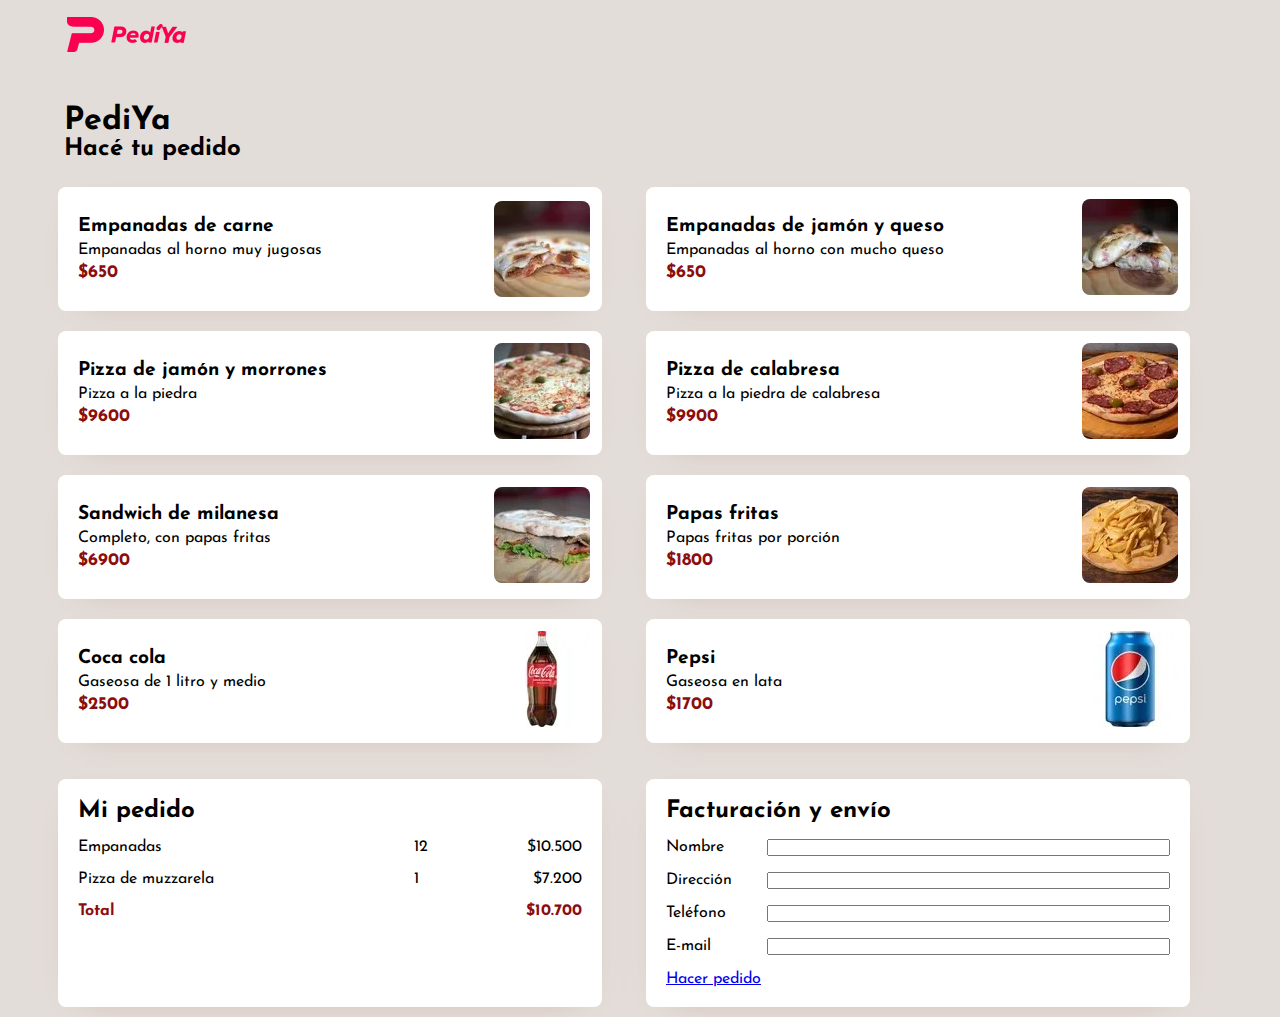
==== index3.htm @ 4479c5de "first commit" ====
<!DOCTYPE html>
<html>
  <head>
    <meta charset="UTF-8" />
    <meta name="viewport" content="width=device-width, initial-scale=1.0" />
    <title>PediYa</title>
    <link rel="stylesheet" href="styles3.css" />
  </head>
  <body>
    <main>
      <div class="logo">
        <img src="./img/Logo.png" alt="PediYa" />
      </div>
      <h1>PediYa</h1>

      <h2>Hacé tu pedido</h2>
      <div class="flex-container">
        <div class="card">
          <div class="details">
            <div class="card__title">Empanadas de carne</div>
            <div class="card__description">Empanadas al horno muy jugosas</div>
            <div class="card__price">$650</div>
          </div>
          <img
            src="./img/empanadas_carne.jpg"
            class="card__image"
            alt="empanadas de carne"
          />
        </div>
        <div class="card">
          <div class="details">
            <div class="card__title">Empanadas de jamón y queso</div>
            <div class="card__description">
              Empanadas al horno con mucho queso
            </div>
            <div class="card__price">$650</div>
          </div>
          <div class="card__image">
            <img
              src="./img/empanadas_jyq.jpg"
              class="card__image"
              alt="empanadas de jamón y queso"
            />
          </div>
        </div>
        <div class="card">
          <div class="details">
            <div class="card__title">Pizza de jamón y morrones</div>
            <div class="card__description">Pizza a la piedra</div>
            <div class="card__price">$9600</div>
          </div>
          <div class="card__image">
            <img src="./img/pizza.jpg" class="card__image" alt="Pizza" />
          </div>
        </div>
        <div class="card">
          <div class="details">
            <div class="card__title">Pizza de calabresa</div>
            <div class="card__description">Pizza a la piedra de calabresa</div>
            <div class="card__price">$9900</div>
          </div>
          <div class="card__image">
            <img
              src="./img/pizza_calabresa.jpg"
              class="card__image"
              alt="Pizza"
            />
          </div>
        </div>
        <div class="card">
          <div class="details">
            <div class="card__title">Sandwich de milanesa</div>
            <div class="card__description">Completo, con papas fritas</div>
            <div class="card__price">$6900</div>
          </div>
          <div class="card__image">
            <img
              src="./img/milanesa.jpg"
              class="card__image"
              alt="Papas fritas"
            />
          </div>
        </div>
        <div class="card">
          <div class="details">
            <div class="card__title">Papas fritas</div>
            <div class="card__description">Papas fritas por porción</div>
            <div class="card__price">$1800</div>
          </div>
          <div class="card__image">
            <img src="./img/papas.jpg" class="card__image" alt="Papas fritas" />
          </div>
        </div>
        <div class="card">
          <div class="details">
            <div class="card__title">Coca cola</div>
            <div class="card__description">Gaseosa de 1 litro y medio</div>
            <div class="card__price">$2500</div>
          </div>
          <div class="card__image">
            <img src="./img/coca.jpg" class="card__image" alt="Coca cola" />
          </div>
        </div>
        <div class="card">
          <div class="details">
            <div class="card__title">Pepsi</div>
            <div class="card__description">Gaseosa en lata</div>
            <div class="card__price">$1700</div>
          </div>
          <div class="card__image">
            <img src="./img/Pepsi.jpg" class="card__image" alt="Pepsi" />
          </div>
        </div>
      </div>

      <div class="flex-container">
        <div class="mipedido__container">
          <h2>Mi pedido</h2>
          <div class="mipedido__details">
            <div>Empanadas</div>
            <div>12</div>
            <div class="mipedido__details-precio">$10.500</div>
            <div>Pizza de muzzarela</div>
            <div>1</div>
            <div class="mipedido__details-precio">$7.200</div>
            <div class="mipedido__details-total">Total</div>
            <div></div>
            <div class="mipedido__details-total mipedido__details-precio">
              $10.700
            </div>
          </div>
        </div>
        <div class="mipedido__container">
          <h2>Facturación y envío</h2>
          <div class="form__container">
            <label for="nombre">Nombre</label>
            <input type="text" required />
            <label for="nombre">Dirección</label>
            <input type="text" required />
            <label for="nombre">Teléfono</label>
            <input type="text" required />
            <label for="nombre">E-mail</label>
            <input type="email" required />
            <a href="#" class="form__submit">Hacer pedido</a>
          </div>
        </div>
      </div>
    </main>
  </body>
</html>
---- styles3.css ----
@import url("https://fonts.googleapis.com/css2?family=Josefin+Sans:wght@300;400;700&display=swap");

* {
  margin: 0;
  padding: 0;
  box-sizing: border-box;
  font-family: "Josefin Sans", "sans serif";
}

body {
  width: 100vw;
  height: 100vh;
  background-color: rgb(227, 221, 217);
}

.logo {
  margin-bottom: 3rem;
}

main {
  width: 90%;
  margin: 1rem auto;
}

.flex-container {
  display: flex;
  flex-wrap: wrap;
  justify-content: space-between;
  width: 100%;
  margin: 1rem -1rem;
}

.card {
  box-sizing: border-box;
  margin: 10px;
  padding: 0.75rem;
  flex-basis: calc(50% - 2rem);
  display: flex;
  justify-content: space-between;
  align-items: center;
  background-color: #fff;
  box-shadow: rgba(181, 129, 108, 0.8) 0px 8px 34px -25px;
  border-radius: 0.5rem;
  cursor: pointer;
}

.details {
  padding: 0.5rem;
}

.card__title {
  margin-bottom: 6px;
  font-size: 1.2rem;
  font-weight: 700;
}
.card__description {
  margin-bottom: 6px;
  font-size: 1rem;
  font-weight: 400;
}
.card__price {
  font-size: 1.1rem;
  font-weight: 700;
  margin-top: 2px;
  color: #8b0e0e;
}

.card__image {
  border-radius: 0.5rem;
}

.mipedido__container {
  box-sizing: border-box;
  margin: 10px;
  padding: 1.25rem;
  flex-basis: calc(50% - 2rem);
  display: flex;
  flex-direction: column;
  background-color: #fff;
  box-shadow: rgba(181, 129, 108, 0.8) 0px 8px 34px -25px;
  border-radius: 0.5rem;
}

.mipedido__container h2 {
  margin-bottom: 1rem;
  font-size: 1.5rem;
  font-weight: 700;
}

.mipedido__details {
  display: grid;
  grid-template-columns: 6fr 1fr 2fr;
  row-gap: 1rem;
}

.mipedido__details-precio {
  justify-self: end;
}
.mipedido__details-total {
  font-weight: 700;
  color: #8b0e0e;
}

.form__container {
  display: grid;
  grid-template-columns: 0.5fr 2fr;
  row-gap: 1rem;
}

.input {
}
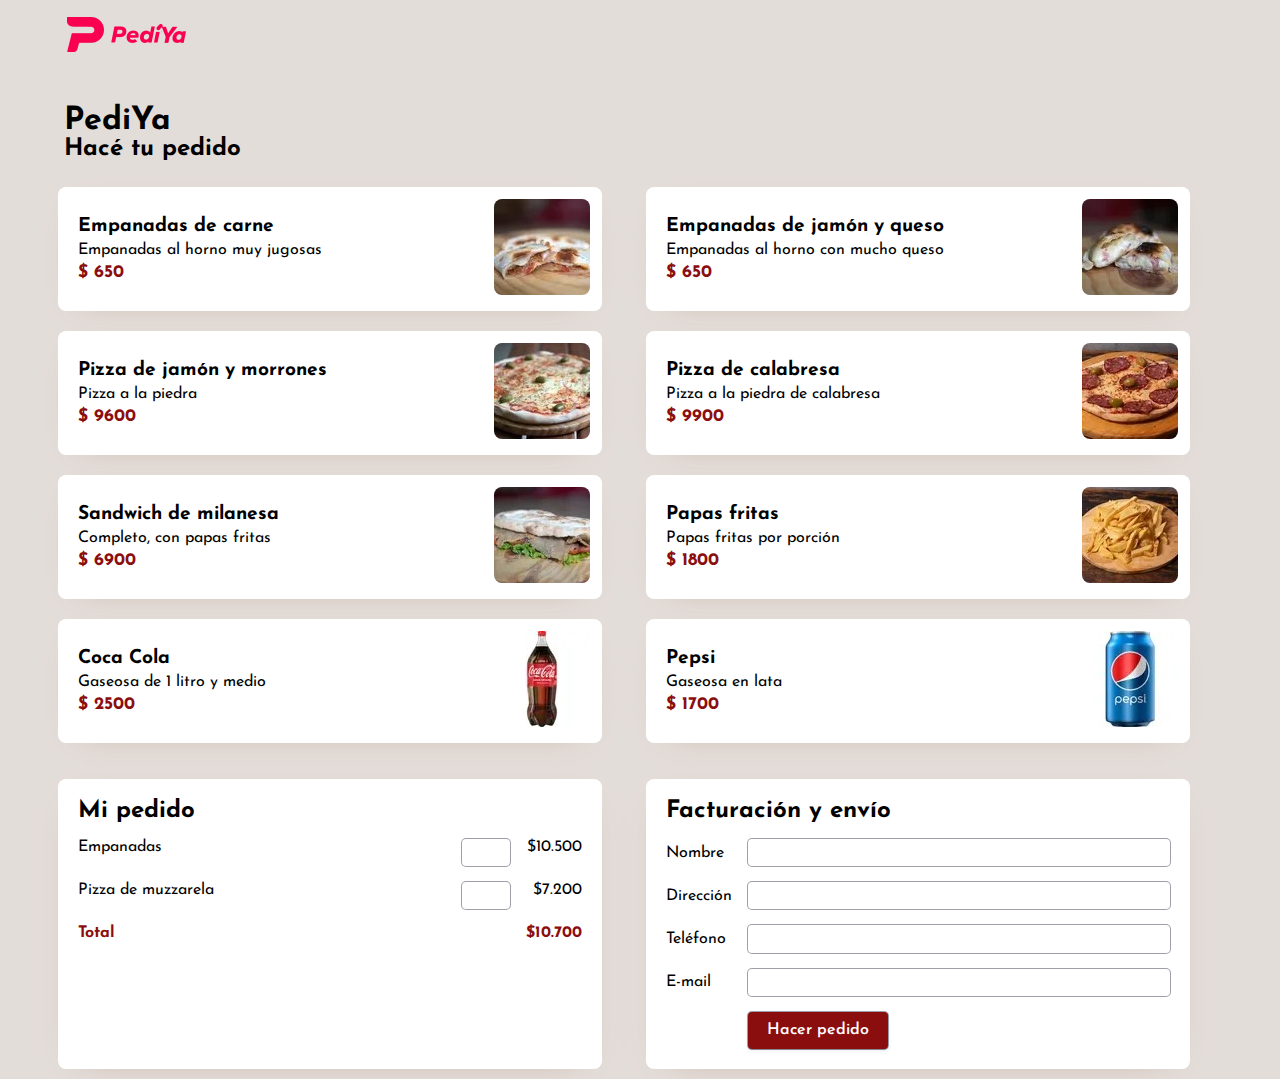
==== commit 21094265: "Implemento cards y pedido" ====
--- a/index3.htm
+++ b/index3.htm
@@ -14,117 +14,31 @@
       <h1>PediYa</h1>
 
       <h2>Hacé tu pedido</h2>
-      <div class="flex-container">
-        <div class="card">
-          <div class="details">
-            <div class="card__title">Empanadas de carne</div>
-            <div class="card__description">Empanadas al horno muy jugosas</div>
-            <div class="card__price">$650</div>
-          </div>
-          <img
-            src="./img/empanadas_carne.jpg"
-            class="card__image"
-            alt="empanadas de carne"
-          />
-        </div>
-        <div class="card">
-          <div class="details">
-            <div class="card__title">Empanadas de jamón y queso</div>
-            <div class="card__description">
-              Empanadas al horno con mucho queso
-            </div>
-            <div class="card__price">$650</div>
-          </div>
-          <div class="card__image">
-            <img
-              src="./img/empanadas_jyq.jpg"
-              class="card__image"
-              alt="empanadas de jamón y queso"
-            />
-          </div>
-        </div>
-        <div class="card">
-          <div class="details">
-            <div class="card__title">Pizza de jamón y morrones</div>
-            <div class="card__description">Pizza a la piedra</div>
-            <div class="card__price">$9600</div>
-          </div>
-          <div class="card__image">
-            <img src="./img/pizza.jpg" class="card__image" alt="Pizza" />
-          </div>
-        </div>
-        <div class="card">
-          <div class="details">
-            <div class="card__title">Pizza de calabresa</div>
-            <div class="card__description">Pizza a la piedra de calabresa</div>
-            <div class="card__price">$9900</div>
-          </div>
-          <div class="card__image">
-            <img
-              src="./img/pizza_calabresa.jpg"
-              class="card__image"
-              alt="Pizza"
-            />
-          </div>
-        </div>
-        <div class="card">
-          <div class="details">
-            <div class="card__title">Sandwich de milanesa</div>
-            <div class="card__description">Completo, con papas fritas</div>
-            <div class="card__price">$6900</div>
-          </div>
-          <div class="card__image">
-            <img
-              src="./img/milanesa.jpg"
-              class="card__image"
-              alt="Papas fritas"
-            />
-          </div>
-        </div>
-        <div class="card">
-          <div class="details">
-            <div class="card__title">Papas fritas</div>
-            <div class="card__description">Papas fritas por porción</div>
-            <div class="card__price">$1800</div>
-          </div>
-          <div class="card__image">
-            <img src="./img/papas.jpg" class="card__image" alt="Papas fritas" />
-          </div>
-        </div>
-        <div class="card">
-          <div class="details">
-            <div class="card__title">Coca cola</div>
-            <div class="card__description">Gaseosa de 1 litro y medio</div>
-            <div class="card__price">$2500</div>
-          </div>
-          <div class="card__image">
-            <img src="./img/coca.jpg" class="card__image" alt="Coca cola" />
-          </div>
-        </div>
-        <div class="card">
-          <div class="details">
-            <div class="card__title">Pepsi</div>
-            <div class="card__description">Gaseosa en lata</div>
-            <div class="card__price">$1700</div>
-          </div>
-          <div class="card__image">
-            <img src="./img/Pepsi.jpg" class="card__image" alt="Pepsi" />
-          </div>
-        </div>
-      </div>
+      <div class="flex-container" id="menu-container"></div>
 
-      <div class="flex-container">
+      <div class="flex-container-form">
         <div class="mipedido__container">
           <h2>Mi pedido</h2>
-          <div class="mipedido__details">
+          <div class="mipedido__details" id="order-container">
             <div>Empanadas</div>
-            <div>12</div>
+            <input
+              type="number"
+              class="mipedido__details-cantidad"
+              required
+              min="0"
+              max="99"
+            />
             <div class="mipedido__details-precio">$10.500</div>
             <div>Pizza de muzzarela</div>
-            <div>1</div>
+            <input
+              type="number"
+              class="mipedido__details-cantidad"
+              required
+              min="0"
+              max="99"
+            />
             <div class="mipedido__details-precio">$7.200</div>
             <div class="mipedido__details-total">Total</div>
-            <div></div>
             <div class="mipedido__details-total mipedido__details-precio">
               $10.700
             </div>
@@ -141,10 +55,16 @@
             <input type="text" required />
             <label for="nombre">E-mail</label>
             <input type="email" required />
-            <a href="#" class="form__submit">Hacer pedido</a>
+            <input
+              type="button"
+              name="hacerpedido"
+              class="form__submit"
+              value="Hacer pedido"
+            />
           </div>
         </div>
       </div>
     </main>
+    <script src="index.js"></script>
   </body>
 </html>
--- a/styles3.css
+++ b/styles3.css
@@ -22,7 +22,8 @@
   margin: 1rem auto;
 }
 
-.flex-container {
+.flex-container,
+.flex-container-form {
   display: flex;
   flex-wrap: wrap;
   justify-content: space-between;
@@ -89,12 +90,27 @@
 
 .mipedido__details {
   display: grid;
-  grid-template-columns: 6fr 1fr 2fr;
+  grid-template-columns: 3fr 48px auto;
   row-gap: 1rem;
+  column-gap: 1rem;
 }
 
 .mipedido__details-precio {
   justify-self: end;
+  grid-column-start: 3;
+}
+
+.mipedido__details-cantidad {
+  font-size: 1rem;
+  line-height: 1.2rem;
+  padding: 4px 8px;
+  width: 48px;
+  border: unset;
+  border-radius: 4px;
+  outline-color: rgba(181, 129, 108, 0.8);
+  background-color: rgb(255, 255, 255);
+  box-shadow: rgba(0, 0, 0, 0) 0px 0px 0px 0px,
+    rgba(60, 66, 87, 0.5) 0px 0px 0px 1px;
 }
 .mipedido__details-total {
   font-weight: 700;
@@ -103,9 +119,58 @@
 
 .form__container {
   display: grid;
-  grid-template-columns: 0.5fr 2fr;
+  grid-template-columns: auto 2fr;
   row-gap: 1rem;
+  column-gap: 1rem;
+  align-items: center;
 }
 
-.input {
+.form__container input {
+  font-size: 1rem;
+  line-height: 1.2rem;
+  padding: 4px 8px;
+  width: 100%;
+  border: unset;
+  border-radius: 4px;
+  outline-color: rgba(181, 129, 108, 0.8);
+  background-color: rgb(255, 255, 255);
+  box-shadow: rgba(0, 0, 0, 0) 0px 0px 0px 0px,
+    rgba(60, 66, 87, 0.5) 0px 0px 0px 1px;
 }
+
+.form__container .form__submit {
+  grid-column-start: 2;
+  font-size: 1rem;
+  line-height: 1.8rem;
+  width: 140px;
+  border: unset;
+  border-radius: 4px;
+  background-color: #8b0e0e;
+  box-shadow: rgba(0, 0, 0, 0) 0px 0px 0px 0px,
+    rgba(0, 0, 0, 0.12) 0px 1px 1px 0px, rgba(60, 66, 87, 0.5) 0px 0px 0px 1px,
+    rgba(0, 0, 0, 0) 0px 0px 0px 0px, rgba(0, 0, 0, 0) 0px 0px 0px 0px,
+    rgba(60, 66, 87, 0.08) 0px 2px 5px 0px;
+  color: #fff;
+  font-weight: 600;
+  cursor: pointer;
+}
+
+.form__container .form__submit:hover {
+  background-color: #8b3636;
+}
+
+.form__container .form__submit:active {
+  translate: 1px 1px;
+}
+
+@media only screen and (max-width: 720px) {
+  .card {
+    margin: 10px;
+    padding: 0.75rem;
+    flex-basis: 100%;
+  }
+
+  .flex-container-form {
+    flex-direction: column;
+  }
+}
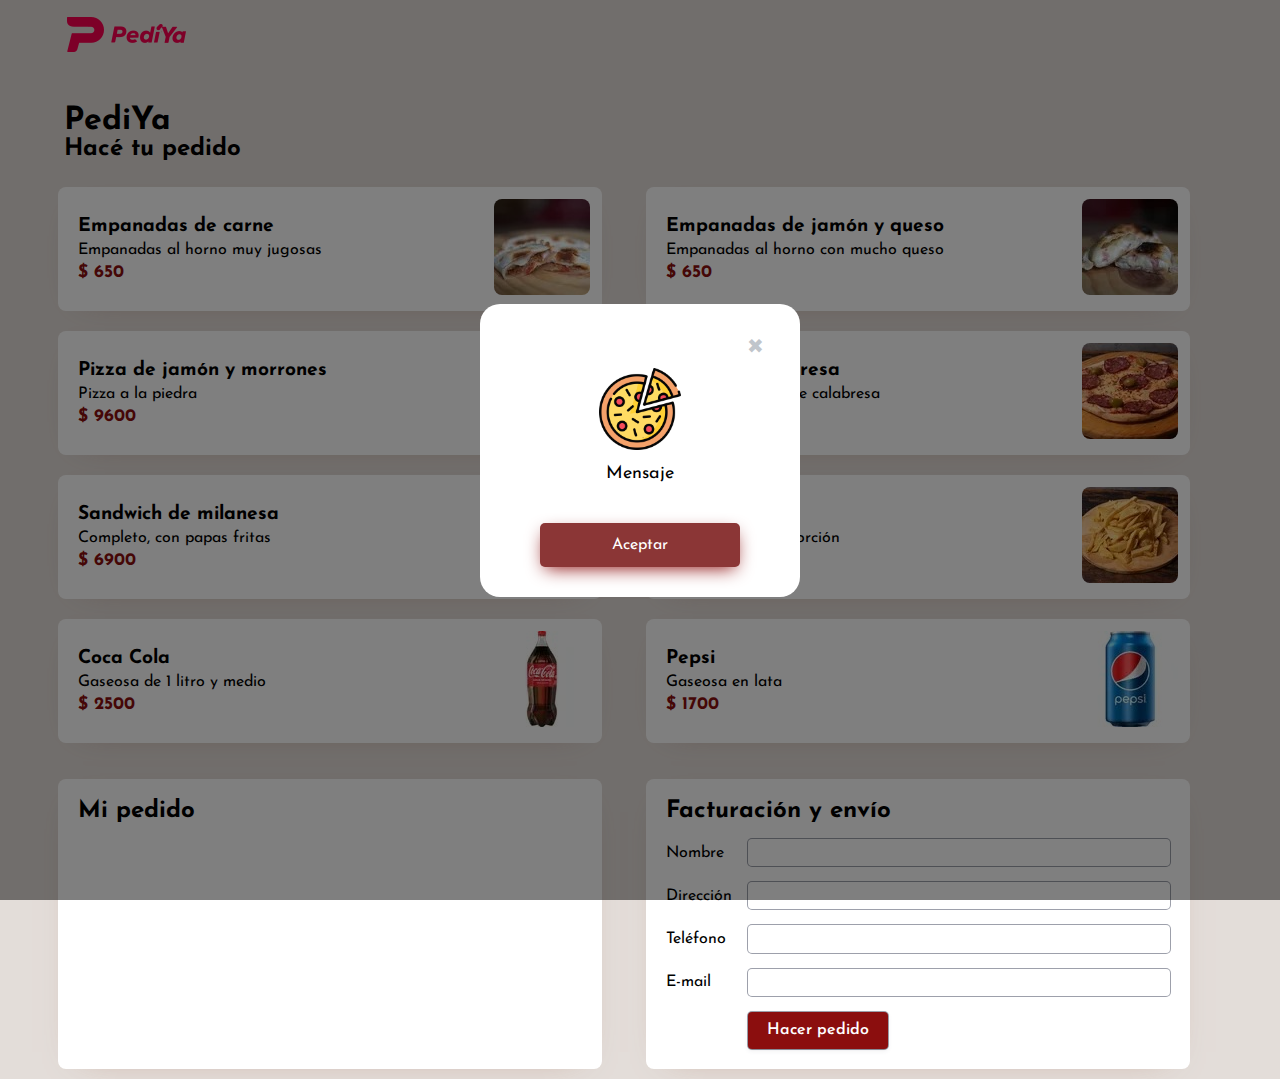
==== commit a66f8246: "Agrego validación" ====
--- a/index3.htm
+++ b/index3.htm
@@ -8,6 +8,14 @@
   </head>
   <body>
     <main>
+      <div id="dialogBox" class="overlay">
+        <div class="dialog__content">
+          <button class="dialog__cerrar">✖</button>
+          <img src="./img/pizza.png" alt="pizza-icon" />
+          <p id="mensaje">Mensaje</p>
+          <button class="dialog__aceptar">Aceptar</button>
+        </div>
+      </div>
       <div class="logo">
         <img src="./img/Logo.png" alt="PediYa" />
       </div>
@@ -20,46 +28,25 @@
         <div class="mipedido__container">
           <h2>Mi pedido</h2>
           <div class="mipedido__details" id="order-container">
-            <div>Empanadas</div>
-            <input
-              type="number"
-              class="mipedido__details-cantidad"
-              required
-              min="0"
-              max="99"
-            />
-            <div class="mipedido__details-precio">$10.500</div>
-            <div>Pizza de muzzarela</div>
-            <input
-              type="number"
-              class="mipedido__details-cantidad"
-              required
-              min="0"
-              max="99"
-            />
-            <div class="mipedido__details-precio">$7.200</div>
-            <div class="mipedido__details-total">Total</div>
-            <div class="mipedido__details-total mipedido__details-precio">
-              $10.700
-            </div>
           </div>
         </div>
         <div class="mipedido__container">
           <h2>Facturación y envío</h2>
           <div class="form__container">
             <label for="nombre">Nombre</label>
-            <input type="text" required />
-            <label for="nombre">Dirección</label>
-            <input type="text" required />
-            <label for="nombre">Teléfono</label>
-            <input type="text" required />
-            <label for="nombre">E-mail</label>
-            <input type="email" required />
+            <input id="nombre" type="text" onblur="validateString(this)" required />
+            <label for="direccion">Dirección</label>
+            <input id="direccion" type="text" onblur="validateString(this)" required />
+            <label for="telefono">Teléfono</label>
+            <input id="telefono" type="text" onblur="validateTelephone(this)" required />
+            <label for="email">E-mail</label>
+            <input id="email" type="email" onblur="validateEmail(this)" required />
             <input
               type="button"
               name="hacerpedido"
               class="form__submit"
               value="Hacer pedido"
+              onclick="procesarPedido()"
             />
           </div>
         </div>
--- a/styles3.css
+++ b/styles3.css
@@ -174,3 +174,73 @@
     flex-direction: column;
   }
 }
+
+.error {
+  border: solid 1px #8b0e0e !important;
+  background-color: rgba(181, 129, 108, 0.3) !important;
+}
+
+.overlay {
+  background-color: rgba(0, 0, 0, 0.5);
+  width: 100%;
+  height: 100%;
+  position: absolute;
+  margin: 0;
+  top: 0%;
+  left: 0%;
+  display: flex;
+  align-items: center;
+  justify-content: center;
+}
+
+.hidden {
+  display: none;
+}
+
+.dialog__content {
+  width: 320px;
+  display: flex;
+  flex-direction: column;
+  align-items: center;
+  background-color: #fff;
+  color: #000;
+  text-align: center;
+  border-radius: 20px;
+  padding: 30px;
+}
+
+.dialog__content .dialog__cerrar {
+  width: 30px;
+  font-size: 20px;
+  color: #c0c5cb;
+  align-self: flex-end;
+  background-color: transparent;
+  border: none;
+  margin-bottom: 10px;
+}
+.dialog__content img {
+  width: 82px;
+  margin-bottom: 15px;
+}
+.dialog__content p {
+  margin-bottom: 40px;
+  font-size: 18px;
+}
+
+.dialog__content .dialog__aceptar {
+  background-color: #8b0e0e;
+  border: none;
+  border-radius: 5px;
+  width: 200px;
+  padding: 14px;
+  font-size: 16px;
+  color: white;
+  box-shadow: 0px 6px 18px -5px #8b0e0e;
+}
+.dialog__content .dialog__aceptar {
+  background-color: #8b3636;
+}
+
+.dialog__content .dialog__aceptar:active {
+  translate: 1px 1px;
+}
